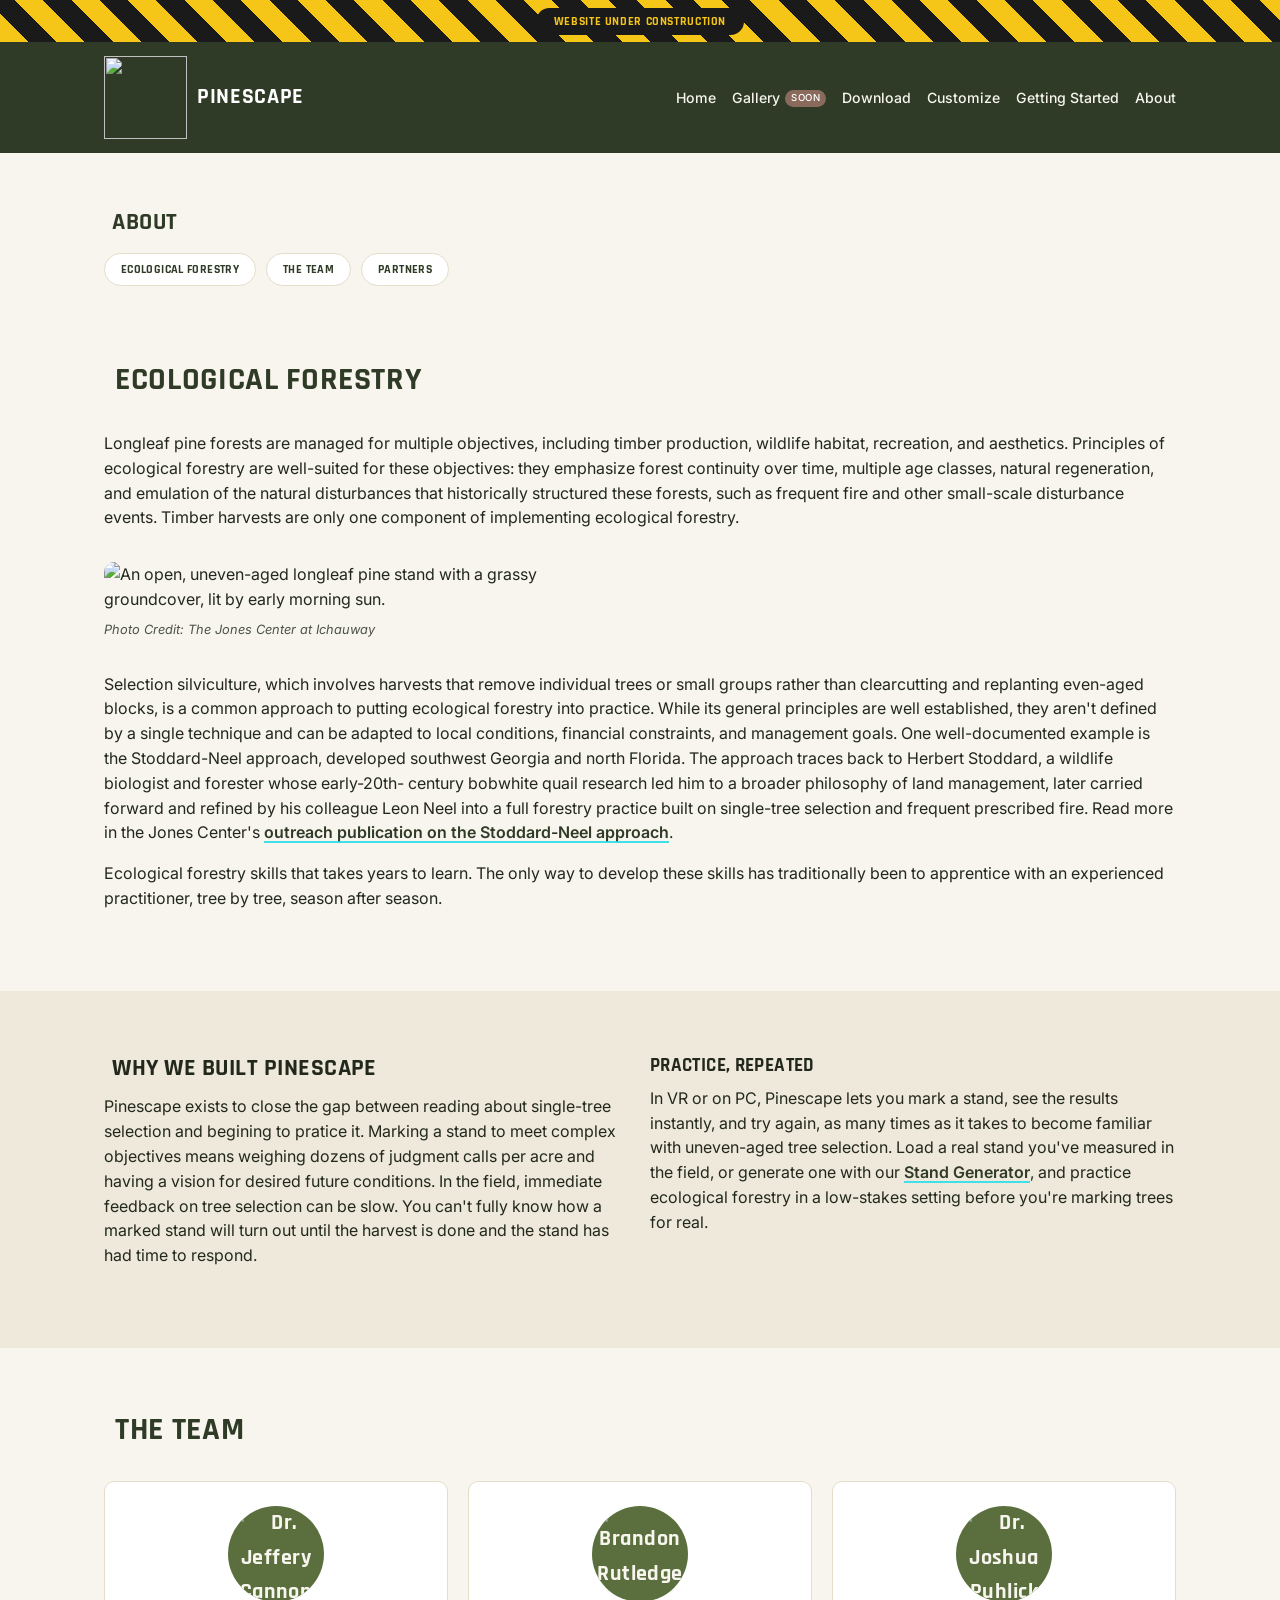
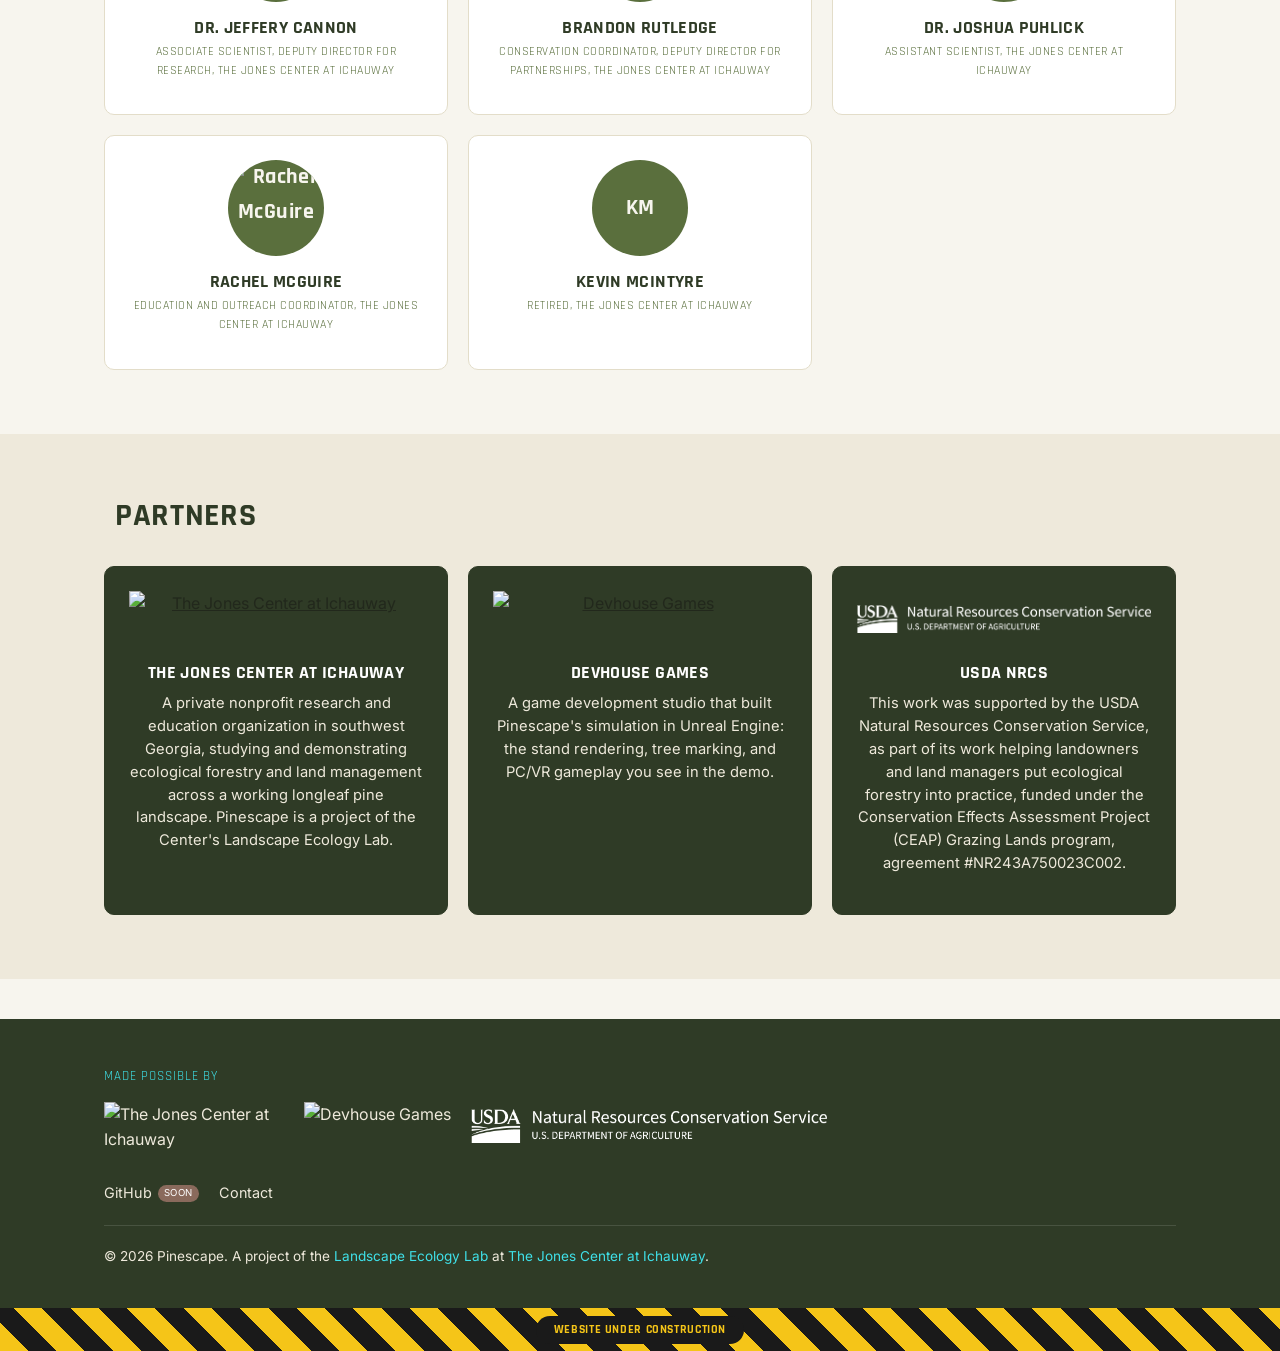
==== about.html @ 786f63fb "Update repo references for GitHub rename to jbcannon/pinescape.org Points the download button, demo " ====
<!DOCTYPE html>
<html lang="en">
<head>
<!-- Google tag (gtag.js) -->
<script async src="https://www.googletagmanager.com/gtag/js?id=G-YC16CTT1N0"></script>
<script>
  window.dataLayer = window.dataLayer || [];
  function gtag(){dataLayer.push(arguments);}
  gtag('js', new Date());

  gtag('config', 'G-YC16CTT1N0');
</script>
<meta charset="utf-8">
<meta name="viewport" content="width=device-width, initial-scale=1">
<title>About · Pinescape</title>
<meta name="description" content="Ecological forestry and the philosophy behind Pinescape.">
<meta name="robots" content="noindex, nofollow">
<link rel="icon" href="assets/img/favicon.png">
<link rel="preconnect" href="https://fonts.googleapis.com">
<link rel="preconnect" href="https://fonts.gstatic.com" crossorigin>
<link href="https://fonts.googleapis.com/css2?family=Rajdhani:wght@600;700&family=Inter:wght@400;500;600&display=swap" rel="stylesheet">
<link rel="stylesheet" href="assets/css/main.css">
</head>
<body>

<div data-include="partials/header.html"></div>

<main>
<section class="wrap page-header">
  <h1><img class="heading-icon" src="assets/img/logos/pine-mark.png" alt="">About</h1>
  <nav class="jump-links">
    <a href="#ecological-forestry">Ecological Forestry</a>
    <a href="#the-team">The Team</a>
    <a href="#partners">Partners</a>
  </nav>
</section>

<section class="wrap section">
  <div class="section__heading">
    <h2 id="ecological-forestry"><img class="heading-icon" src="assets/img/logos/pine-mark.png" alt="">Ecological Forestry</h2>
  </div>
  <p>
    Longleaf pine forests are managed for multiple objectives, including
    timber production, wildlife habitat, recreation, and aesthetics.
    Principles of ecological forestry are well-suited for these
    objectives: they emphasize forest continuity over time, multiple age
    classes, natural regeneration, and emulation of the natural
    disturbances that historically structured these forests, such as
    frequent fire and other small-scale disturbance events. Timber harvests
    are only one component of implementing ecological forestry.
  </p>
  <figure class="about-photo">
    <img src="assets/img/photos/longleaf-stand-morning.jpg" alt="An open, uneven-aged longleaf pine stand with a grassy groundcover, lit by early morning sun.">
    <figcaption>Photo Credit: The Jones Center at Ichauway</figcaption>
  </figure>
  <p>
    Selection silviculture, which involves harvests that remove individual trees or
    small groups rather than clearcutting and replanting even-aged
    blocks, is a common approach to putting ecological forestry into
    practice. While its general principles are well
    established, they aren't defined by a single technique and can be
    adapted to local conditions, financial constraints, and management goals. One well-documented
    example is the Stoddard-Neel approach, developed 
    southwest Georgia and north Florida. The approach traces back to
    Herbert Stoddard, a wildlife biologist and forester whose early-20th-
    century bobwhite quail research led him to a broader philosophy of land
    management, later carried forward and refined by his colleague Leon
    Neel into a full forestry practice built on single-tree selection and
    frequent prescribed fire. Read more in the Jones Center's
    <a class="text-link" href="https://www.jonesctr.org/the-stoddard-neel-approach-to-ecological-forestry/" target="_blank" rel="noopener">outreach publication on the Stoddard-Neel approach</a>.
  </p>
  <p>
    Ecological forestry skills that takes years to learn. The
    only way to develop these skills has traditionally
    been to apprentice with an experienced practitioner, tree by tree, season
    after season.
  </p>
</section>

<section class="section section--alt section--photo-bg">
  <div class="wrap grid grid--2">
    <div>
      <h2><img class="heading-icon" src="assets/img/logos/pine-mark.png" alt="">Why We Built Pinescape</h2>
      <p>
        Pinescape exists to close the gap between reading about single-tree
        selection and begining to pratice it. Marking a stand to meet complex objectives means
        weighing dozens of judgment calls per acre and having a vision for desired future conditions. In the field,
        immediate feedback on tree selection can be slow. You can't fully know how a marked stand will
        turn out until the harvest is done and the stand has had time to
        respond.
      </p>
    </div>
    <div>
      <h3>Practice, Repeated</h3>
      <p>
        In VR or on PC, Pinescape lets you mark a stand, see the results
        instantly, and try again, as many times as it takes to become familiar with uneven-aged tree
        selection. Load a real stand you've measured in the field, or
        generate one with our <a class="text-link" href="customize.html#stand-generator">Stand Generator</a>,
        and practice ecological forestry in a low-stakes setting before
        you're marking trees for real.
      </p>
    </div>
  </div>
</section>

<section class="wrap section">
  <div class="section__heading">
    <h2 id="the-team"><img class="heading-icon" src="assets/img/logos/pine-mark.png" alt="">The Team</h2>
  </div>
  <div class="grid grid--3">
    <div class="card team-card">
      <div class="team-avatar"><img src="assets/img/team/cannon.jpg" alt="Dr. Jeffery Cannon"></div>
      <h3>Dr. Jeffery Cannon</h3>
      <p class="team-role">Associate Scientist, Deputy Director for Research, The Jones Center at Ichauway</p>
    </div>
    <div class="card team-card">
      <div class="team-avatar"><img src="assets/img/team/rutledge.jpg" alt="Brandon Rutledge"></div>
      <h3>Brandon Rutledge</h3>
      <p class="team-role">Conservation Coordinator, Deputy Director for Partnerships, The Jones Center at Ichauway</p>
    </div>
    <div class="card team-card">
      <div class="team-avatar"><img src="assets/img/team/puhlick.jpg" alt="Dr. Joshua Puhlick"></div>
      <h3>Dr. Joshua Puhlick</h3>
      <p class="team-role">Assistant Scientist, The Jones Center at Ichauway</p>
    </div>
    <div class="card team-card">
      <div class="team-avatar"><img src="assets/img/team/mcguire.jpg" alt="Rachel McGuire"></div>
      <h3>Rachel McGuire</h3>
      <p class="team-role">Education and Outreach Coordinator, The Jones Center at Ichauway</p>
    </div>
    <div class="card team-card">
      <div class="team-avatar">KM</div>
      <h3>Kevin McIntyre</h3>
      <p class="team-role">Retired, The Jones Center at Ichauway</p>
    </div>
  </div>
</section>

<section class="section section--alt">
  <div class="wrap">
  <div class="section__heading">
    <h2 id="partners"><img class="heading-icon" src="assets/img/logos/pine-mark.png" alt="">Partners</h2>
  </div>
  <div class="grid grid--3">
    <div class="card partner-card">
      <a href="https://www.jonesctr.org/" target="_blank" rel="noopener"><img src="assets/img/logos/jones-center.png" alt="The Jones Center at Ichauway"></a>
      <h3>The Jones Center at Ichauway</h3>
      <p>A private nonprofit research and education organization in southwest Georgia, studying and demonstrating ecological forestry and land management across a working longleaf pine landscape. Pinescape is a project of the Center's Landscape Ecology Lab.</p>
    </div>
    <div class="card partner-card">
      <a href="https://devhouse.games/" target="_blank" rel="noopener"><img src="assets/img/logos/devhouse.png" alt="Devhouse Games"></a>
      <h3>Devhouse Games</h3>
      <p>A game development studio that built Pinescape's simulation in Unreal Engine: the stand rendering, tree marking, and PC/VR gameplay you see in the demo.</p>
    </div>
    <div class="card partner-card">
      <a href="https://www.nrcs.usda.gov/" target="_blank" rel="noopener"><img src="assets/img/logos/nrcs.png" alt="USDA NRCS"></a>
      <h3>USDA NRCS</h3>
      <p>This work was supported by the USDA Natural Resources Conservation Service, as part of its work helping landowners and land managers put ecological forestry into practice, funded under the Conservation Effects Assessment Project (CEAP) Grazing Lands program, agreement #NR243A750023C002.</p>
    </div>
  </div>
  </div>
</section>
</main>

<div data-include="partials/footer.html"></div>

<script src="assets/js/main.js"></script>
</body>
</html>
---- assets/css/main.css ----
/* ==========================================================================
   Pinescape: theme variables
   Pulled from the in-game pause menu (panel/button/header greens + mauve)
   and the tree-selection cyan seen in gameplay, centralized here so a hex
   change updates the whole site.
   ========================================================================== */
:root {
  /* Core game palette */
  --forest-dark:   #2f3b26; /* pause-menu panel background */
  --forest-mid:    #5a6f3d; /* pause-menu button rows */
  --forest-mauve:  #8a6a5c; /* pause-menu header bar */
  --accent-cyan:   #3fe0e8; /* tree-selection highlight, the one "special" color */
  --accent-lime:   #d6e24b; /* pause-menu button text */

  /* Supporting neutrals, pulled from the gameplay shot */
  --bark:          #5b4a3d;
  --sand:          #b99b5c;
  --sky:           #aebfc9;

  /* Content surface colors: dark chrome, light reading surface */
  --cream:         #f7f5ee;
  --cream-dim:     #eee9db;
  --ink:           #22281c;
  --ink-soft:      #4b5346;
  --white:         #ffffff;

  --font-display: "Rajdhani", "Segoe UI", sans-serif;
  --font-body: "Inter", "Segoe UI", sans-serif;

  --radius: 10px;
  --wrap-width: 1120px;
}

/* ==========================================================================
   Reset / base
   ========================================================================== */
* { box-sizing: border-box; }
html { scroll-behavior: smooth; }
body {
  margin: 0;
  font-family: var(--font-body);
  color: var(--ink);
  background: var(--cream);
  line-height: 1.55;
}
img { max-width: 100%; display: block; }
a { color: inherit; }
h1, h2, h3, h4 {
  font-family: var(--font-display);
  font-weight: 700;
  text-transform: uppercase;
  letter-spacing: 0.02em;
  line-height: 1.15;
  margin: 0 0 0.5em;
}
p { margin: 0 0 1em; }
.wrap {
  max-width: var(--wrap-width);
  margin: 0 auto;
  padding: 0 24px;
}
.sr-only {
  position: absolute;
  width: 1px; height: 1px;
  overflow: hidden;
  clip: rect(0 0 0 0);
  white-space: nowrap;
}
a:focus-visible, button:focus-visible, input:focus-visible, select:focus-visible, textarea:focus-visible {
  outline: 3px solid var(--accent-cyan);
  outline-offset: 2px;
}

/* ==========================================================================
   Buttons: styled after the pause-menu rows (moss green + lime text)
   ========================================================================== */
.btn {
  display: inline-flex;
  align-items: center;
  gap: 0.5em;
  font-family: var(--font-display);
  font-weight: 700;
  text-transform: uppercase;
  letter-spacing: 0.03em;
  text-decoration: none;
  border: none;
  border-radius: var(--radius);
  padding: 14px 28px;
  cursor: pointer;
  transition: transform 0.12s ease, background 0.12s ease;
}
.btn:disabled {
  opacity: 0.45;
  cursor: not-allowed;
  pointer-events: none;
}
.btn:hover {
  transform: translateY(-1px);
  box-shadow: 0 0 0 3px rgba(63,224,232,0.22), 0 6px 18px rgba(63,224,232,0.25);
}
.btn--primary {
  background: var(--forest-mid);
  color: var(--accent-lime);
}
.btn--primary:hover { background: #66803f; }
.btn--ghost {
  background: transparent;
  color: var(--forest-dark);
  border: 2px solid var(--forest-dark);
}
.btn--ghost:hover { background: var(--forest-dark); color: var(--cream); }
/* For ghost buttons sitting on the dark hero: plain .btn--ghost (dark
   text/border) nearly disappears against the hero's dark green overlay. */
.btn--ghost-inverse {
  background: transparent;
  color: var(--cream);
  border: 2px solid var(--accent-cyan);
}
.btn--ghost-inverse:hover {
  background: var(--accent-cyan);
  color: var(--forest-dark);
  box-shadow: 0 0 26px rgba(63,224,232,0.5);
}
.btn--cyan {
  background: var(--accent-cyan);
  color: var(--forest-dark);
}
.btn--cyan:hover { background: #63e8ee; }

/* Inline text links (e.g. "Stand Generator" mentions inline in copy) */
.text-link {
  color: var(--forest-dark);
  font-weight: 600;
  text-decoration: underline;
  text-decoration-color: var(--accent-cyan);
  text-decoration-thickness: 2px;
  text-underline-offset: 3px;
}
.text-link:hover { color: var(--accent-cyan); }

/* ==========================================================================
   Header / nav
   ========================================================================== */
.site-header {
  background: var(--forest-dark);
  color: var(--white);
  position: sticky;
  top: 0;
  z-index: 20;
}
.site-header__inner {
  display: flex;
  align-items: center;
  justify-content: space-between;
  padding-top: 14px;
  padding-bottom: 14px;
}
.brand {
  display: inline-flex;
  align-items: center;
  gap: 10px;
  text-decoration: none;
  color: var(--white);
}
.brand__icon {
  height: 83px;
  width: 83px;
}
.brand__mark {
  font-family: var(--font-display);
  font-weight: 700;
  font-size: 1.4rem;
  letter-spacing: 0.03em;
  text-transform: uppercase;
}
.site-nav ul {
  display: flex;
  gap: 16px;
  list-style: none;
  margin: 0;
  padding: 0;
}
.site-nav a {
  text-decoration: none;
  color: var(--cream);
  font-weight: 500;
  font-size: 0.88rem;
  display: inline-flex;
  align-items: center;
  gap: 5px;
  white-space: nowrap;
}
.site-nav a:hover { color: var(--accent-cyan); }
.badge {
  background: var(--forest-mauve);
  color: var(--white);
  font-size: 0.6rem;
  text-transform: uppercase;
  letter-spacing: 0.05em;
  padding: 1px 6px;
  border-radius: 999px;
}
.nav-toggle {
  display: none;
  flex-direction: column;
  gap: 4px;
  background: none;
  border: none;
  cursor: pointer;
  padding: 8px;
}
.nav-toggle span {
  width: 22px;
  height: 2px;
  background: var(--white);
}

/* Brand + full nav only need ~690px combined at max content width, so the
   hamburger doesn't need to kick in until well below tablet width. */
@media (max-width: 860px) {
  .nav-toggle { display: flex; }
  .site-nav {
    display: none;
    position: absolute;
    top: 100%;
    left: 0;
    right: 0;
    background: var(--forest-dark);
    padding: 12px 24px 20px;
  }
  .site-nav.is-open { display: block; }
  .site-nav ul { flex-direction: column; gap: 16px; }
}

/* ==========================================================================
   Hero
   ========================================================================== */
.hero {
  position: relative;
  overflow: hidden;
  color: var(--cream);
  padding: 72px 0 88px;
  background-image: url('../img/photos/wiregrass-longleaf.jpg');
  background-size: cover;
  background-position: center 60%;
}
.hero__bg-video {
  position: absolute;
  inset: 0;
  width: 100%;
  height: 100%;
  object-fit: cover;
  z-index: 0;
}
.hero__overlay {
  position: absolute;
  inset: 0;
  z-index: 1;
  /* Same gradient the hero used before video. Keeps it looking right even
     with no video file yet, and keeps hero text readable over any footage. */
  background: linear-gradient(180deg, rgba(47,59,38,0.88) 0%, rgba(36,48,29,0.92) 100%);
}
@media (max-width: 700px) {
  /* Skip the video on small screens to save mobile data. The plain
     gradient (still shown via .hero__overlay) looks fine on its own. */
  .hero__bg-video { display: none; }
}
.hero__grid {
  position: relative;
  z-index: 2;
  display: grid;
  grid-template-columns: 1fr auto;
  align-items: center;
  gap: 40px;
}
.hero__inner {
  display: grid;
  gap: 20px;
  max-width: 700px;
}
.hero__logo {
  width: 260px;
  height: auto;
  opacity: 0.9;
  justify-self: end;
}
@media (max-width: 900px) {
  .hero__grid { grid-template-columns: 1fr; }
  .hero__logo { display: none; }
}
.hero h1 {
  font-size: clamp(2.4rem, 5vw, 3.6rem);
  margin-bottom: 0.2em;
}
.hero p.lede {
  font-size: 1.15rem;
  color: var(--cream-dim);
  max-width: 620px;
}
.hero__actions {
  display: flex;
  flex-wrap: wrap;
  gap: 14px;
  margin-top: 12px;
}

/* ==========================================================================
   Sections / cards
   ========================================================================== */
section.section {
  padding-top: 64px;
  padding-bottom: 64px;
}
section.section--alt {
  background: var(--cream-dim);
}
/* Wiregrass photo behind narrative/story sections (not every .section--alt,
   skipped on data-heavy or photo-grid sections like System Requirements
   and The Team), tinted with the section's own cream to keep text readable. */
section.section--photo-bg {
  background-image: linear-gradient(rgba(238,233,219,0.88), rgba(238,233,219,0.88)),
    url('../img/photos/wiregrass-longleaf.jpg');
  background-size: cover;
  background-position: center 60%;
}
.section__heading {
  max-width: 640px;
  margin-bottom: 32px;
}
.section__heading h2 {
  font-size: 2rem;
  color: var(--forest-dark);
}
.section__heading p {
  color: var(--ink-soft);
}

.video-frame {
  position: relative;
}
.video-frame__media {
  position: relative;
  background: var(--forest-dark);
  border-radius: var(--radius);
  overflow: hidden;
  aspect-ratio: 16 / 9;
  display: flex;
  align-items: center;
  justify-content: center;
}
.video-frame__media video, .video-frame__media iframe {
  width: 100%;
  height: 100%;
  border: none;
  display: block;
}
/* Covers everything except the native control bar strip at the bottom,
   so a click anywhere on the video toggles play/pause without ever
   fighting the browser's own controls (seek bar, volume, fullscreen).
   Clicks on that strip fall straight through to the video underneath. */
.video-click-overlay {
  position: absolute;
  top: 0;
  left: 0;
  right: 0;
  bottom: 44px;
  cursor: pointer;
  z-index: 1;
}
.video-play-icon {
  position: absolute;
  top: 50%;
  left: 50%;
  transform: translate(-50%, -50%);
  width: 160px;
  height: 160px;
  border-radius: 50%;
  background: rgba(34,40,28,0.55);
  border: 4px solid var(--accent-cyan);
  display: flex;
  align-items: center;
  justify-content: center;
  transition: transform 0.15s ease, background 0.15s ease;
}
.video-play-icon::after {
  content: "";
  border-style: solid;
  border-width: 29px 0 29px 45px;
  border-color: transparent transparent transparent var(--accent-cyan);
  margin-left: 11px;
}
.video-click-overlay:hover .video-play-icon {
  transform: translate(-50%, -50%) scale(1.08);
  background: rgba(34,40,28,0.75);
}
.video-frame.is-playing .video-play-icon {
  display: none;
}
.video-placeholder {
  color: var(--cream-dim);
  text-align: center;
  padding: 24px;
  font-family: var(--font-display);
  text-transform: uppercase;
  letter-spacing: 0.05em;
}

/* HUD-style timed caption list, driven by a video-frame's data-captions
   JSON and generated/toggled in main.js. All cues sit on the right as a
   persistent agenda; the active one lights up in cyan, the rest stay
   dimmed, so viewers can see what's coming next as playback moves on. */
.video-caption-list {
  position: absolute;
  top: 50%;
  right: 18px;
  transform: translateY(-50%);
  z-index: 2;
  display: flex;
  flex-direction: column;
  gap: 10px;
  max-width: min(280px, calc(100% - 36px));
  pointer-events: none;
}
.video-caption-item {
  display: flex;
  align-items: center;
  gap: 9px;
  background: rgba(15, 20, 12, 0.78);
  border: 1px solid rgba(63,224,232,0.22);
  border-radius: 6px;
  padding: 8px 14px 8px 12px;
  opacity: 0.45;
  transform: translateX(6px);
  transition: opacity 0.3s ease, transform 0.3s ease, border-color 0.3s ease,
    box-shadow 0.3s ease, background 0.3s ease;
}
.video-caption-item__mark {
  width: 7px;
  height: 7px;
  border-radius: 50%;
  flex: none;
  background: var(--accent-cyan);
  opacity: 0.55;
  transition: opacity 0.3s ease, box-shadow 0.3s ease;
}
.video-caption-item__text {
  font-family: var(--font-display);
  font-weight: 700;
  text-transform: uppercase;
  letter-spacing: 0.03em;
  font-size: 0.76rem;
  color: var(--cream-dim);
  transition: color 0.3s ease;
}
.video-caption-item.is-active {
  opacity: 1;
  transform: translateX(0);
  border-color: var(--accent-cyan);
  background: rgba(15, 20, 12, 0.92);
  box-shadow: 0 0 0 1px rgba(63,224,232,0.2), 0 0 20px rgba(63,224,232,0.4);
}
.video-caption-item.is-active .video-caption-item__mark {
  opacity: 1;
  box-shadow: 0 0 10px rgba(63,224,232,0.95);
  animation: tag-breathe 2s ease-in-out infinite;
}
.video-caption-item.is-active .video-caption-item__text {
  color: var(--cream);
}
/* Below ~760px the overlay list crowds the video, so it drops out of
   the overlay entirely and flows as a plain stack underneath instead. */
@media (max-width: 760px) {
  .video-caption-list {
    position: static;
    top: auto;
    right: auto;
    transform: none;
    max-width: none;
    margin-top: 14px;
  }
  .video-caption-item,
  .video-caption-item.is-active {
    transform: none;
  }
}

.grid {
  display: grid;
  gap: 20px;
}
.grid--2 { grid-template-columns: repeat(2, 1fr); }
.grid--3 { grid-template-columns: repeat(3, 1fr); }
@media (max-width: 760px) {
  .grid--2, .grid--3 { grid-template-columns: 1fr; }
}

.card {
  background: var(--white);
  border-radius: var(--radius);
  padding: 24px;
  border: 1px solid #e3ddc9;
  transition: transform 0.18s ease, box-shadow 0.18s ease, border-color 0.18s ease;
}
.card:hover {
  transform: translateY(-4px);
  border-color: var(--accent-cyan);
  box-shadow: 0 10px 26px rgba(63,224,232,0.2);
}
.card h3 {
  font-size: 1.1rem;
  color: var(--forest-dark);
  display: flex;
  align-items: center;
  gap: 8px;
}
/* "Coming soon" cards get a corner ribbon via ::before. */
.card--soon {
  position: relative;
  overflow: hidden;
  background: var(--cream-dim);
  border: 1px solid var(--forest-mauve);
}
.card--soon::before {
  content: "Coming soon";
  position: absolute;
  top: 16px;
  right: -38px;
  width: 150px;
  transform: rotate(45deg);
  background: var(--forest-mauve);
  color: var(--white);
  font-family: var(--font-display);
  font-size: 0.62rem;
  font-weight: 700;
  text-transform: uppercase;
  letter-spacing: 0.06em;
  text-align: center;
  padding: 4px 0;
  box-shadow: 0 2px 8px rgba(0,0,0,0.18);
}

/* Feature bullet dots "breathe" (scale + glow) to draw a little life into
   the list, then pop harder on hover as direct feedback. */
.tag-mark {
  display: inline-block;
  color: var(--accent-cyan);
  animation: tag-breathe 2s ease-in-out infinite;
}
@keyframes tag-breathe {
  0%, 100% { transform: scale(1); text-shadow: 0 0 3px rgba(63,224,232,0.3); }
  50% { transform: scale(2); text-shadow: 0 0 20px rgba(63,224,232,1); }
}
.card:hover .tag-mark {
  animation-play-state: paused;
  transform: scale(2.2);
  text-shadow: 0 0 22px rgba(63,224,232,1);
  transition: transform 0.18s ease, text-shadow 0.18s ease;
}
/* Coming-soon cards get no breathing dot, hover pop, glow, or card lift. */
.card--soon .tag-mark {
  color: var(--forest-mauve);
  animation: none;
  transform: none;
  text-shadow: none;
}
.card--soon:hover {
  transform: none;
  border-color: var(--forest-mauve);
  box-shadow: none;
}
.card--soon:hover .tag-mark {
  transform: none;
  text-shadow: none;
}

.heading-icon {
  display: inline-block;
  height: 0.85em;
  width: auto;
  vertical-align: -0.1em;
  margin-right: 0.35em;
}

table.specs {
  width: 100%;
  border-collapse: collapse;
  background: var(--white);
  border-radius: var(--radius);
  overflow: hidden;
}
table.specs th, table.specs td {
  text-align: left;
  padding: 12px 16px;
  border-bottom: 1px solid #e3ddc9;
}
table.specs th {
  width: 220px;
  color: var(--forest-dark);
  font-family: var(--font-display);
  text-transform: uppercase;
  font-size: 0.8rem;
  letter-spacing: 0.04em;
}
.note {
  font-size: 0.9rem;
  color: var(--ink-soft);
  font-style: italic;
}
/* Sub-section heading within a details block (e.g. inside Advanced
   Settings) — same bold-caps treatment as the details' own <summary>,
   one notch smaller so the hierarchy (Advanced Settings > sub-section)
   still reads clearly. */
.section-label {
  margin: 0 0 8px;
  font-family: var(--font-display);
  font-weight: 700;
  text-transform: uppercase;
  font-size: 0.75rem;
  letter-spacing: 0.04em;
  color: var(--forest-dark);
}

/* Chain-link toggle: linked (pressed) keeps two fields equal, e.g. Plot
   Width/Height moving together as a square; click to break the link and
   move them independently. */
.link-toggle {
  display: inline-flex;
  align-items: center;
  justify-content: center;
  width: 26px;
  height: 26px;
  padding: 0;
  border: 1px solid #e3ddc9;
  border-radius: var(--radius);
  background: var(--white);
  color: var(--ink-soft);
  cursor: pointer;
  flex: none;
}
.link-toggle[aria-pressed="true"] {
  background: var(--forest-mid);
  border-color: var(--forest-mid);
  color: var(--white);
}

/* Same chain-link visual language as .link-toggle, but sized for a text
   label instead of an icon — used to switch Stand Dimensions between a
   single Area-driven square and independently-set Width/Length. */
.mode-toggle {
  display: inline-flex;
  align-items: center;
  padding: 7px 14px;
  border: 1px solid #e3ddc9;
  border-radius: var(--radius);
  background: var(--white);
  color: var(--ink-soft);
  cursor: pointer;
  font-family: var(--font-display);
  font-weight: 700;
  text-transform: uppercase;
  font-size: 0.7rem;
  letter-spacing: 0.03em;
  flex: none;
  white-space: nowrap;
}
.mode-toggle[aria-pressed="true"] {
  background: var(--forest-mid);
  border-color: var(--forest-mid);
  color: var(--white);
}

/* ==========================================================================
   Stand Generator preview
   ========================================================================== */
.stand-results {
  display: none;
}
.stand-results.is-visible { display: block; }
.stand-preview {
  position: relative;
  margin-top: 8px;
  background: var(--cream-dim);
  border: 1px solid #e3ddc9;
  border-radius: var(--radius);
  overflow: hidden;
}
.stand-preview canvas {
  width: 100%;
  height: auto;
  display: block;
  cursor: crosshair;
}
.stand-preview-tooltip {
  position: absolute;
  display: none;
  pointer-events: none;
  background: var(--ink);
  color: var(--cream);
  font-size: 0.8rem;
  padding: 6px 10px;
  border-radius: 6px;
  white-space: nowrap;
  transform: translate(-50%, -120%);
  z-index: 2;
}
.stand-preview-tooltip.is-visible { display: block; }
.stand-preview-tooltip--dark {
  background: var(--white);
  color: var(--ink);
  border: 1px solid #e3ddc9;
}
.stand-preview-legend {
  display: flex;
  flex-wrap: wrap;
  gap: 16px;
  padding: 10px 2px;
  font-size: 0.85rem;
  color: var(--ink-soft);
}
.stand-preview-legend span {
  display: inline-flex;
  align-items: center;
  gap: 6px;
}
.legend-swatch {
  width: 10px;
  height: 10px;
  border-radius: 50%;
  display: inline-block;
}
.legend-swatch--ring {
  background: rgba(127,194,92,0.85);
  box-shadow: 0 0 0 1.5px rgba(232,151,63,0.9);
}
.legend-swatch--firescar {
  background: rgba(127,194,92,0.85);
  box-shadow: 0 0 0 1.5px rgba(25,22,20,0.95);
}

.callout {
  margin-top: 24px;
  background: var(--cream-dim);
  border: 1px solid #e3ddc9;
  border-left: 4px solid var(--accent-cyan);
  border-radius: var(--radius);
  padding: 20px 24px;
}
.callout h3 { margin-bottom: 0.4em; }
.callout .btn { margin-top: 4px; }

.stand-histogram {
  margin-top: 24px;
  background: var(--white);
  border: 1px solid #e3ddc9;
  border-radius: var(--radius);
  padding: 16px;
  position: relative;
}
.stand-histogram h4 {
  margin: 0 0 12px;
  font-size: 0.9rem;
  color: var(--forest-dark);
}
.stand-histogram canvas {
  width: 100%;
  height: auto;
  display: block;
}

/* ==========================================================================
   Getting Started: collapsible guide sections
   ========================================================================== */
.guide-section {
  background: var(--white);
  border: 1px solid #e3ddc9;
  border-radius: var(--radius);
  margin-bottom: 16px;
  overflow: hidden;
}
.guide-section summary {
  cursor: pointer;
  padding: 18px 24px;
  font-family: var(--font-display);
  font-weight: 700;
  text-transform: uppercase;
  letter-spacing: 0.03em;
  font-size: 1.05rem;
  color: var(--forest-dark);
  list-style: none;
  display: flex;
  align-items: center;
  justify-content: space-between;
  gap: 16px;
}
.guide-section summary::-webkit-details-marker { display: none; }
.guide-section summary::after {
  content: "+";
  flex: none;
  font-size: 1.5rem;
  line-height: 1;
  color: var(--accent-cyan);
  transition: transform 0.15s ease;
}
.guide-section[open] summary { border-bottom: 1px solid #e3ddc9; }
.guide-section[open] summary::after { transform: rotate(45deg); }
.guide-section__body {
  padding: 20px 24px 24px;
}
.guide-section__body h3 {
  font-size: 1rem;
  color: var(--forest-dark);
  margin-top: 1.6em;
}
.guide-section__body h3:first-child { margin-top: 0; }
.guide-section__body ol,
.guide-section__body ul {
  padding-left: 1.3em;
  margin: 0 0 1em;
}
.guide-section__body li { margin-bottom: 0.4em; }
.guide-section__body code {
  background: var(--cream-dim);
  padding: 1px 6px;
  border-radius: 4px;
  font-size: 0.92em;
}
.guide-placeholder {
  background: var(--cream-dim);
  border: 1px dashed #cfc7ab;
  border-radius: var(--radius);
  padding: 28px 20px;
  text-align: center;
  color: var(--ink-soft);
  font-size: 0.85rem;
  margin: 16px 0;
}
.guide-placeholder strong {
  display: block;
  color: var(--forest-dark);
  font-family: var(--font-display);
  text-transform: uppercase;
  letter-spacing: 0.03em;
  font-size: 0.75rem;
  margin-bottom: 6px;
}
.guide-screenshot {
  margin: 16px 0;
  max-width: 420px;
}
.guide-screenshot img {
  display: block;
  width: 100%;
  border: 1px solid #e3ddc9;
  border-radius: var(--radius);
}
.guide-screenshot figcaption {
  margin-top: 8px;
  color: var(--ink-soft);
  font-size: 0.85rem;
  text-align: center;
}

/* ==========================================================================
   Contact form
   ========================================================================== */
.contact-form {
  max-width: 520px;
  margin-top: 32px;
}
#stand-generator-form {
  background: var(--white);
  border: 1px solid #e3ddc9;
  border-radius: var(--radius);
  padding: 24px;
}
.form-field {
  margin-bottom: 20px;
}
.form-field label {
  display: block;
  font-family: var(--font-display);
  font-weight: 700;
  text-transform: uppercase;
  font-size: 0.8rem;
  letter-spacing: 0.04em;
  color: var(--forest-dark);
  margin-bottom: 6px;
}
.form-field input,
.form-field select,
.form-field textarea {
  width: 100%;
  font-family: var(--font-body);
  font-size: 1rem;
  color: var(--ink);
  background: var(--white);
  border: 1px solid #e3ddc9;
  border-radius: var(--radius);
  padding: 10px 14px;
}
.form-field textarea { resize: vertical; }
.slider-field {
  display: flex;
  align-items: center;
  gap: 12px;
}
.slider-field input[type="range"] {
  flex: 1;
  accent-color: var(--accent-cyan);
}
/* Fully draggable, just visually inert — a "coming soon" slider whose
   value gets reset to 0 in JS regardless of where it's dragged. */
.slider-field input[type="range"].is-inert {
  accent-color: var(--ink-soft);
}
.slider-field input[type="number"] {
  width: 80px;
  flex: none;
}
/* Min/mid/max labels directly under a slider, each with a small tick dash
   above it. Native <input type=range> widgets are drawn by the OS/browser
   as a single opaque unit, so anything positioned over or under the track
   itself gets painted over regardless of z-index — putting the ticks here,
   below the track and attached to the numbers, sidesteps that entirely.
   Right-margin matches the number input's width + the slider-field gap, so
   the row lines up under the range track rather than spanning the number
   field too. */
.slider-scale {
  display: flex;
  justify-content: space-between;
  margin-top: 2px;
  margin-right: 92px;
  padding-top: 6px;
  padding-left: 2px;
  padding-right: 2px;
  font-size: 0.72rem;
  color: var(--ink-soft);
}
.slider-scale span {
  position: relative;
}
.slider-scale span::before {
  content: '';
  position: absolute;
  top: -6px;
  left: 50%;
  transform: translateX(-50%);
  width: 2px;
  height: 5px;
  background: rgba(75, 83, 70, 0.45);
}
.form-field input:disabled {
  background: #ece7d6;
  color: var(--ink-soft);
  cursor: not-allowed;
}
.slider-field input[type="range"]:disabled {
  accent-color: var(--ink-soft);
  cursor: not-allowed;
}
.derived-tag {
  text-transform: none;
  font-weight: 500;
  letter-spacing: normal;
  color: var(--forest-mid);
  margin-left: 4px;
}
.derived-tag:not(:empty)::before { content: '\2014\0020'; }

/* The currently-derived Density/QMD/Basal Area field gets a hatched box
   behind its label + slider, as an obvious "this one's calculated for you"
   cue. Absolutely positioned so it doesn't add padding to the field itself
   and never shifts the grid row it sits in. */
.form-field.is-derived {
  position: relative;
  z-index: 0;
}
.form-field.is-derived::before {
  content: '';
  position: absolute;
  inset: -10px -12px;
  z-index: -1;
  background: repeating-linear-gradient(
    45deg,
    #e3ddc9 0, #e3ddc9 6px,
    #f3f0e4 6px, #f3f0e4 12px
  );
  border: 1px solid #d8d0b8;
  border-radius: var(--radius);
}

/* Segmented toggle-button group: real radio inputs, visually hidden, with
   the following <label> styled as a pressed/unpressed button. Keeps native
   radio semantics (keyboard nav, screen readers) with a button/switch look. */
.toggle-group {
  display: inline-flex;
  border: 1px solid #e3ddc9;
  border-radius: var(--radius);
  overflow: hidden;
}
.toggle-group input[type="radio"] {
  position: absolute;
  width: 1px;
  height: 1px;
  opacity: 0;
  pointer-events: none;
}
.toggle-group label {
  display: flex;
  align-items: center;
  justify-content: center;
  gap: 6px;
  margin: 0;
  padding: 0 18px;
  height: 40px;
  min-width: 140px;
  box-sizing: border-box;
  line-height: 1;
  cursor: pointer;
  font-family: var(--font-display);
  font-weight: 700;
  text-transform: uppercase;
  font-size: 0.8rem;
  letter-spacing: 0.04em;
  color: var(--ink-soft);
  background: var(--white);
  transition: background 0.15s, color 0.15s;
  user-select: none;
}
.toggle-group label:not(:last-of-type) { border-right: 1px solid #e3ddc9; }
.toggle-group input[type="radio"]:checked + label {
  background: var(--forest-mid);
  color: var(--white);
}
.toggle-group input[type="radio"]:focus-visible + label {
  outline: 2px solid var(--accent-cyan);
  outline-offset: -2px;
}
.pattern-icon { flex: none; }
.checkbox-field {
  display: flex;
  flex-wrap: wrap;
  gap: 24px;
}
.checkbox-field label {
  display: flex;
  align-items: center;
  gap: 8px;
  text-transform: none;
  font-family: var(--font-body);
  font-weight: 500;
  font-size: 0.95rem;
  color: var(--ink);
}
.checkbox-field input[type="checkbox"],
.checkbox-field input[type="radio"] {
  width: 18px;
  height: 18px;
  flex: none;
  accent-color: var(--accent-cyan);
}

/* ==========================================================================
   Coming-soon page layout
   ========================================================================== */
.page-header {
  padding-top: 56px;
  padding-bottom: 12px;
}
.page-header h1 { color: var(--forest-dark); }
.page-header .lede { color: var(--ink-soft); font-size: 1.1rem; }
.jump-links {
  display: flex;
  flex-wrap: wrap;
  gap: 10px;
  margin-top: 16px;
}
.jump-links a {
  color: var(--forest-dark);
  background: var(--white);
  border: 1px solid #e3ddc9;
  border-radius: 999px;
  padding: 6px 16px;
  font-family: var(--font-display);
  font-weight: 700;
  text-transform: uppercase;
  letter-spacing: 0.03em;
  font-size: 0.78rem;
  text-decoration: none;
}
.jump-links a:hover {
  border-color: var(--accent-cyan);
  color: var(--accent-cyan);
}

.coming-soon-panel {
  padding-bottom: 56px;
}
.coming-soon-badge {
  display: inline-block;
  background: var(--forest-mauve);
  color: var(--white);
  font-family: var(--font-display);
  text-transform: uppercase;
  letter-spacing: 0.06em;
  padding: 6px 14px;
  border-radius: 999px;
  margin-bottom: 16px;
}

/* ==========================================================================
   About page: partners + team
   ========================================================================== */
.about-photo {
  margin: 32px 0;
  max-width: 50%;
}
@media (max-width: 760px) {
  .about-photo { max-width: 100%; }
}
.about-photo img {
  display: block;
  width: 100%;
  border-radius: var(--radius);
}
.about-photo figcaption {
  margin-top: 8px;
  color: var(--ink-soft);
  font-size: 0.8rem;
  font-style: italic;
}

.partner-card {
  position: relative;
  text-align: center;
  background: var(--forest-dark);
  border-color: var(--forest-dark);
  cursor: pointer;
}
/* Stretches the logo link's hit area to cover the whole card. Later-painted
   siblings (like the inline "Landscape Ecology Lab" link) still sit on top
   in default stacking order, so nested links stay independently clickable. */
.partner-card > a:first-of-type::after {
  content: "";
  position: absolute;
  inset: 0;
}
.partner-card img {
  height: 56px;
  width: auto;
  max-width: 100%;
  object-fit: contain;
  margin: 0 auto 16px;
}
.partner-card h3 { justify-content: center; color: var(--white); }
.partner-card p { color: var(--cream-dim); font-size: 0.92rem; }
.partner-card a.text-link { color: var(--accent-cyan); }

.team-card { text-align: center; }
.team-avatar {
  width: 96px;
  height: 96px;
  border-radius: 50%;
  margin: 0 auto 16px;
  overflow: hidden;
  background: var(--forest-mid);
  color: var(--cream);
  display: flex;
  align-items: center;
  justify-content: center;
  font-family: var(--font-display);
  font-weight: 700;
  font-size: 1.4rem;
  letter-spacing: 0.02em;
}
.team-avatar img {
  width: 100%;
  height: 100%;
  object-fit: cover;
}
.team-card h3 { justify-content: center; margin-bottom: 0.2em; }
.team-card .team-role {
  font-family: var(--font-display);
  text-transform: uppercase;
  letter-spacing: 0.04em;
  font-size: 0.78rem;
  color: var(--forest-mid);
  margin-bottom: 0.8em;
}
.team-card p { color: var(--ink-soft); font-size: 0.92rem; }

/* ==========================================================================
   Footer / credits
   ========================================================================== */
.site-footer {
  background: var(--forest-dark);
  color: var(--cream-dim);
  padding: 48px 0 28px;
  margin-top: 40px;
}
.credits__label {
  font-family: var(--font-display);
  text-transform: uppercase;
  letter-spacing: 0.08em;
  font-size: 0.8rem;
  color: var(--accent-cyan);
  margin-bottom: 16px;
}
.credits__logos {
  list-style: none;
  display: flex;
  flex-wrap: wrap;
  align-items: center;
  gap: 20px;
  padding: 0;
  margin: 0 0 32px;
}
.credits__logos a {
  display: flex;
  align-items: center;
  text-decoration: none;
}
.credit-logo {
  height: 48px;
  width: auto;
  max-width: 180px;
  object-fit: contain;
}
.credit-logo--nrcs {
  /* NRCS lockup is a ~10.5:1 wide wordmark, not a square-ish mark like the
     others — the shared height/max-width would clip it down to ~17px tall
     via object-fit: contain, so it gets its own sizing to render proportionally. */
  height: 34px;
  max-width: 360px;
}
.footer-links {
  display: flex;
  flex-wrap: wrap;
  gap: 20px;
  margin-bottom: 20px;
}
.footer-links a {
  color: var(--cream-dim);
  text-decoration: none;
  font-size: 0.9rem;
  display: inline-flex;
  align-items: center;
  gap: 6px;
}
.footer-links a:hover { color: var(--accent-cyan); }
.footer-bottom {
  border-top: 1px solid rgba(255,255,255,0.12);
  padding-top: 20px;
  font-size: 0.85rem;
}
.footer-bottom a { color: var(--accent-cyan); text-decoration: none; }

/* ==========================================================================
   Under-construction banner
   ========================================================================== */
.construction-banner {
  background: repeating-linear-gradient(
    45deg,
    #f5c518, #f5c518 20px,
    #1a1a1a 20px, #1a1a1a 40px
  );
  padding: 7px 0;
  text-align: center;
}
.construction-banner__label {
  display: inline-block;
  background: #1a1a1a;
  color: #f5c518;
  font-family: var(--font-display);
  font-weight: 700;
  text-transform: uppercase;
  letter-spacing: 0.05em;
  font-size: 0.78rem;
  padding: 4px 18px;
  border-radius: 999px;
}
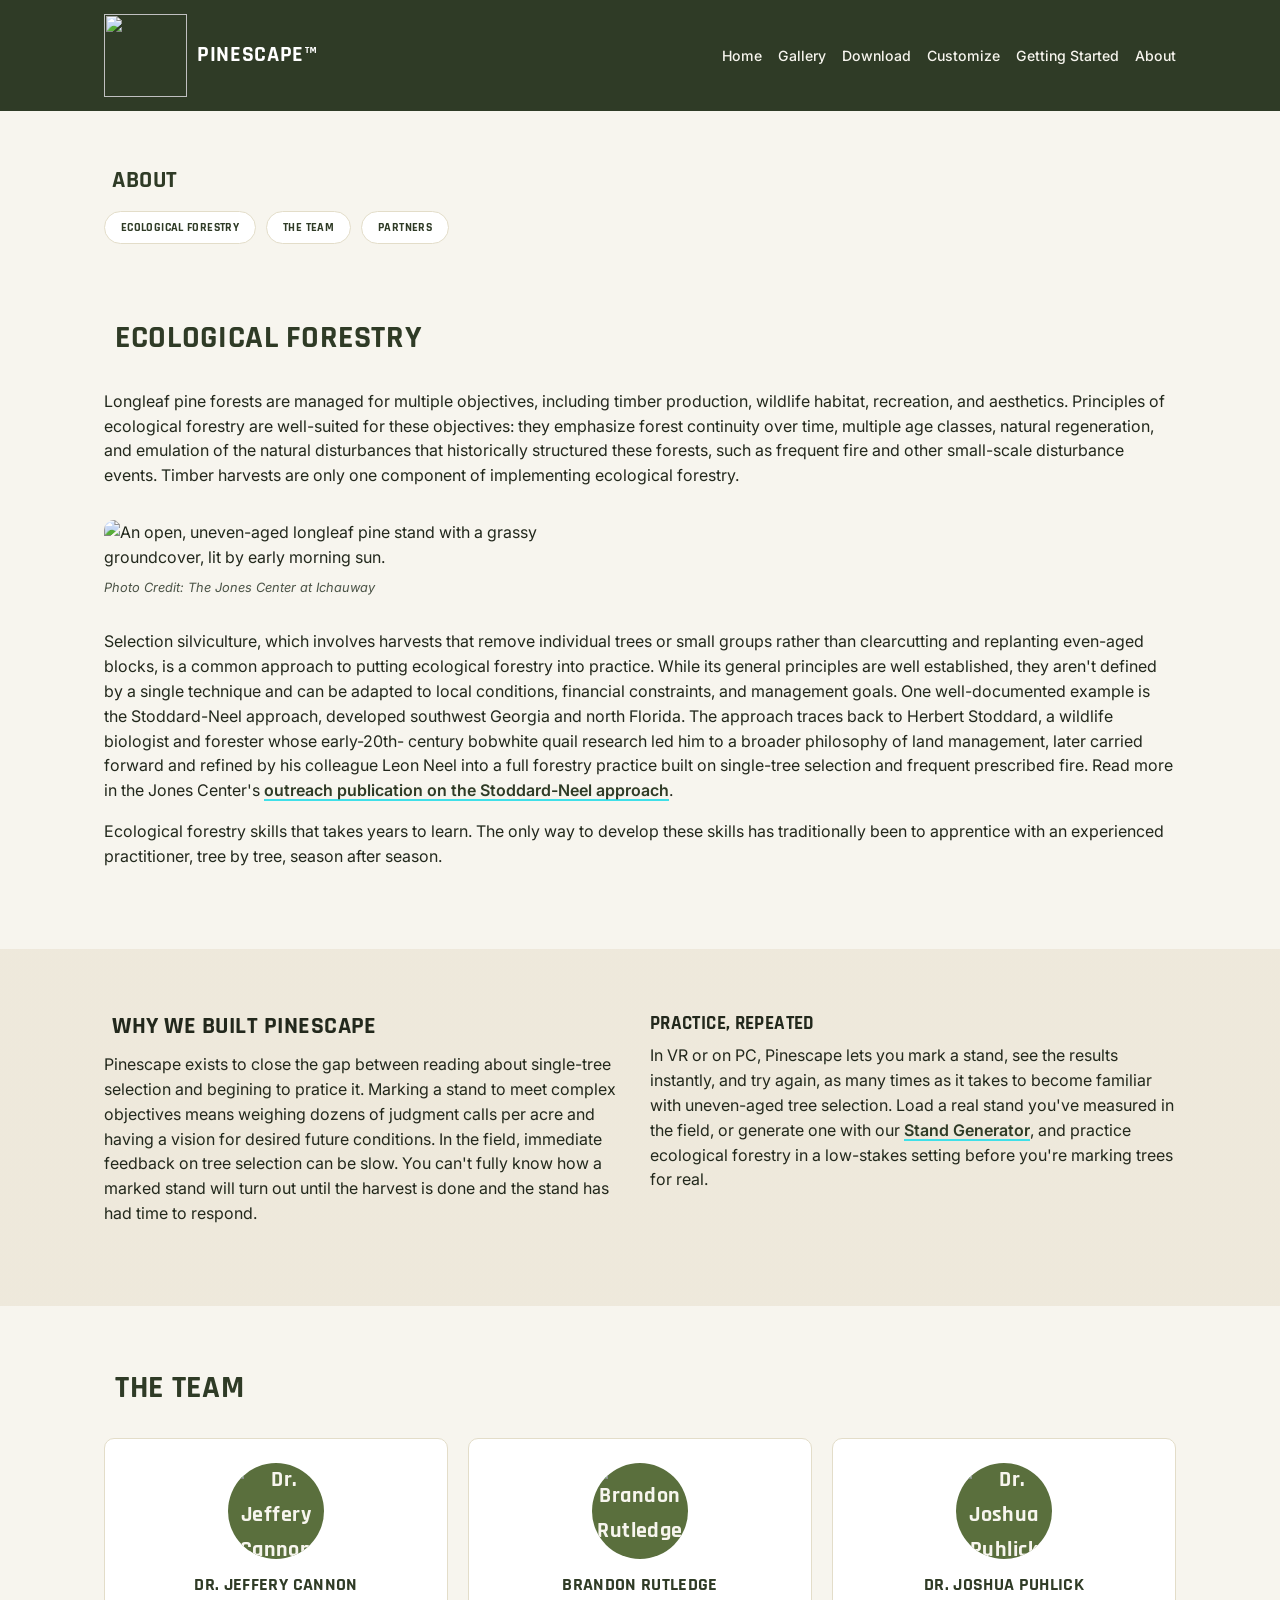
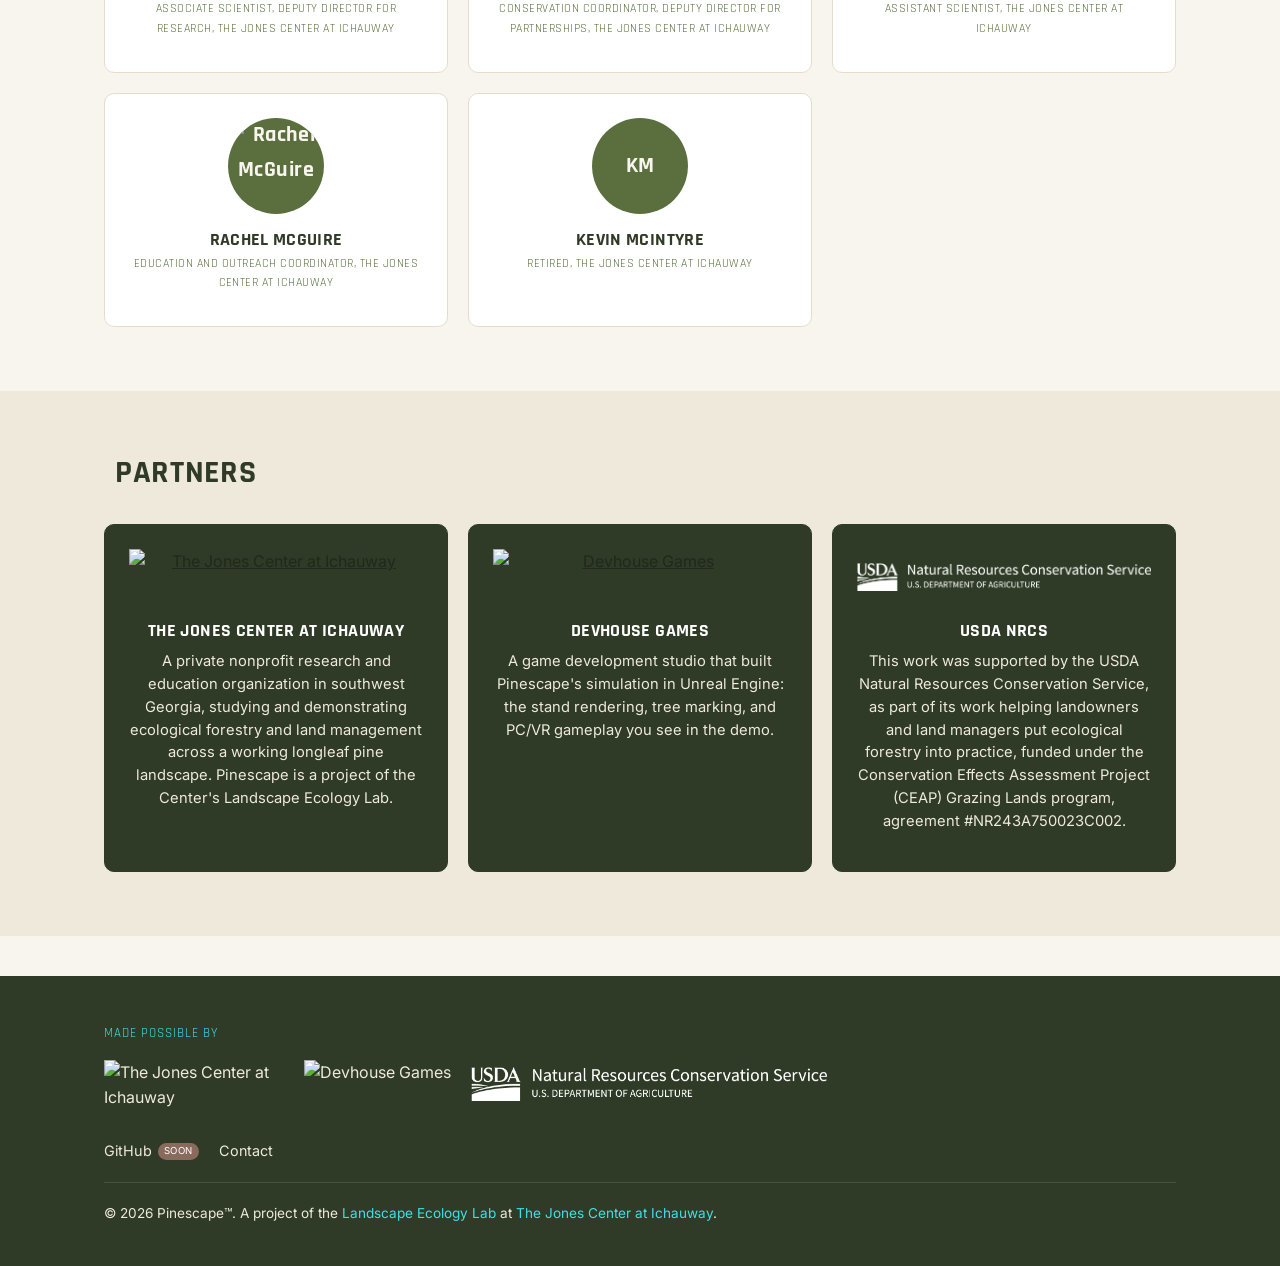
==== commit 1f85d849: "Go fully public: remove noindex, update todolist Site is signed off and the Cloudflare Access gate i" ====
--- a/about.html
+++ b/about.html
@@ -13,9 +13,7 @@
 <meta charset="utf-8">
 <meta name="viewport" content="width=device-width, initial-scale=1">
 <title>About · Pinescape</title>
-<meta name="description" content="Ecological forestry and the philosophy behind Pinescape.">
-<meta name="robots" content="noindex, nofollow">
-<link rel="icon" href="assets/img/favicon.png">
+<meta name="description" content="Ecological forestry and the philosophy behind Pinescape."><link rel="icon" href="assets/img/favicon.png">
 <link rel="preconnect" href="https://fonts.googleapis.com">
 <link rel="preconnect" href="https://fonts.gstatic.com" crossorigin>
 <link href="https://fonts.googleapis.com/css2?family=Rajdhani:wght@600;700&family=Inter:wght@400;500;600&display=swap" rel="stylesheet">
--- a/assets/css/main.css
+++ b/assets/css/main.css
@@ -563,6 +563,20 @@
   transform: none;
   text-shadow: none;
 }
+.gallery-card { padding: 0; overflow: hidden; }
+.gallery-card img {
+  width: 100%;
+  aspect-ratio: 4 / 3;
+  object-fit: contain;
+  background: var(--forest-dark);
+  display: block;
+}
+.gallery-card figcaption {
+  padding: 16px 20px;
+  color: var(--ink-soft);
+  font-size: 0.92rem;
+}
+
 .card--soon:hover {
   transform: none;
   border-color: var(--forest-mauve);
@@ -601,13 +615,34 @@
   font-size: 0.8rem;
   letter-spacing: 0.04em;
 }
+/* Download page's System Requirements table: values here (TBD, N/A, short
+   phrases) look sparse stretched across the full site width, so this caps
+   it narrower, tightens row padding, and shades the header row for
+   contrast. Scoped to this wrapper rather than table.specs itself, since
+   that class is shared with customize.html's (already-narrow) stand
+   summary table. */
+.specs-compact {
+  max-width: 560px;
+}
+.specs-compact table.specs th,
+.specs-compact table.specs td {
+  padding: 6px 12px;
+  font-size: 0.9rem;
+}
+.specs-compact table.specs th {
+  width: 130px;
+}
+.specs-compact table.specs tr:first-child th {
+  background: var(--forest-dark);
+  color: var(--cream);
+}
 .note {
   font-size: 0.9rem;
   color: var(--ink-soft);
   font-style: italic;
 }
 /* Sub-section heading within a details block (e.g. inside Advanced
-   Settings) — same bold-caps treatment as the details' own <summary>,
+   Settings), same bold-caps treatment as the details' own <summary>,
    one notch smaller so the hierarchy (Advanced Settings > sub-section)
    still reads clearly. */
 .section-label {
@@ -644,7 +679,7 @@
 }
 
 /* Same chain-link visual language as .link-toggle, but sized for a text
-   label instead of an icon — used to switch Stand Dimensions between a
+   label instead of an icon, used to switch Stand Dimensions between a
    single Area-driven square and independently-set Width/Length. */
 .mode-toggle {
   display: inline-flex;
@@ -789,11 +824,11 @@
   list-style: none;
   display: flex;
   align-items: center;
-  justify-content: space-between;
+  justify-content: flex-start;
   gap: 16px;
 }
 .guide-section summary::-webkit-details-marker { display: none; }
-.guide-section summary::after {
+.guide-section summary::before {
   content: "+";
   flex: none;
   font-size: 1.5rem;
@@ -802,7 +837,7 @@
   transition: transform 0.15s ease;
 }
 .guide-section[open] summary { border-bottom: 1px solid #e3ddc9; }
-.guide-section[open] summary::after { transform: rotate(45deg); }
+.guide-section[open] summary::before { transform: rotate(45deg); }
 .guide-section__body {
   padding: 20px 24px 24px;
 }
@@ -866,6 +901,31 @@
 .contact-form {
   max-width: 520px;
   margin-top: 32px;
+}
+/* Download gate form: tighter field spacing than the shared .form-field
+   default, scoped to this form's id so contact.html's and customize.html's
+   forms (which use the same .form-field class) are unaffected. */
+#download-gate-form .form-field {
+  margin-bottom: 14px;
+}
+#download-gate-form .form-field input,
+#download-gate-form .form-field select {
+  padding: 8px 12px;
+}
+.form-status {
+  max-width: 520px;
+  margin-top: 16px;
+  padding: 12px 16px;
+  border-radius: var(--radius);
+  font-size: 0.9rem;
+}
+.form-status--success {
+  background: rgba(90, 111, 61, 0.12);
+  color: var(--forest-dark);
+}
+.form-status--error {
+  background: rgba(181, 68, 59, 0.12);
+  color: #8a352c;
 }
 #stand-generator-form {
   background: var(--white);
@@ -908,7 +968,7 @@
   flex: 1;
   accent-color: var(--accent-cyan);
 }
-/* Fully draggable, just visually inert — a "coming soon" slider whose
+/* Fully draggable, just visually inert: a "coming soon" slider whose
    value gets reset to 0 in JS regardless of where it's dragged. */
 .slider-field input[type="range"].is-inert {
   accent-color: var(--ink-soft);
@@ -920,7 +980,7 @@
 /* Min/mid/max labels directly under a slider, each with a small tick dash
    above it. Native <input type=range> widgets are drawn by the OS/browser
    as a single opaque unit, so anything positioned over or under the track
-   itself gets painted over regardless of z-index — putting the ticks here,
+   itself gets painted over regardless of z-index. Putting the ticks here,
    below the track and attached to the numbers, sidesteps that entirely.
    Right-margin matches the number input's width + the slider-field gap, so
    the row lines up under the range track rather than spanning the number
@@ -1228,7 +1288,7 @@
 }
 .credit-logo--nrcs {
   /* NRCS lockup is a ~10.5:1 wide wordmark, not a square-ish mark like the
-     others — the shared height/max-width would clip it down to ~17px tall
+     others, so the shared height/max-width would clip it down to ~17px tall
      via object-fit: contain, so it gets its own sizing to render proportionally. */
   height: 34px;
   max-width: 360px;
@@ -1258,24 +1318,3 @@
 /* ==========================================================================
    Under-construction banner
    ========================================================================== */
-.construction-banner {
-  background: repeating-linear-gradient(
-    45deg,
-    #f5c518, #f5c518 20px,
-    #1a1a1a 20px, #1a1a1a 40px
-  );
-  padding: 7px 0;
-  text-align: center;
-}
-.construction-banner__label {
-  display: inline-block;
-  background: #1a1a1a;
-  color: #f5c518;
-  font-family: var(--font-display);
-  font-weight: 700;
-  text-transform: uppercase;
-  letter-spacing: 0.05em;
-  font-size: 0.78rem;
-  padding: 4px 18px;
-  border-radius: 999px;
-}
